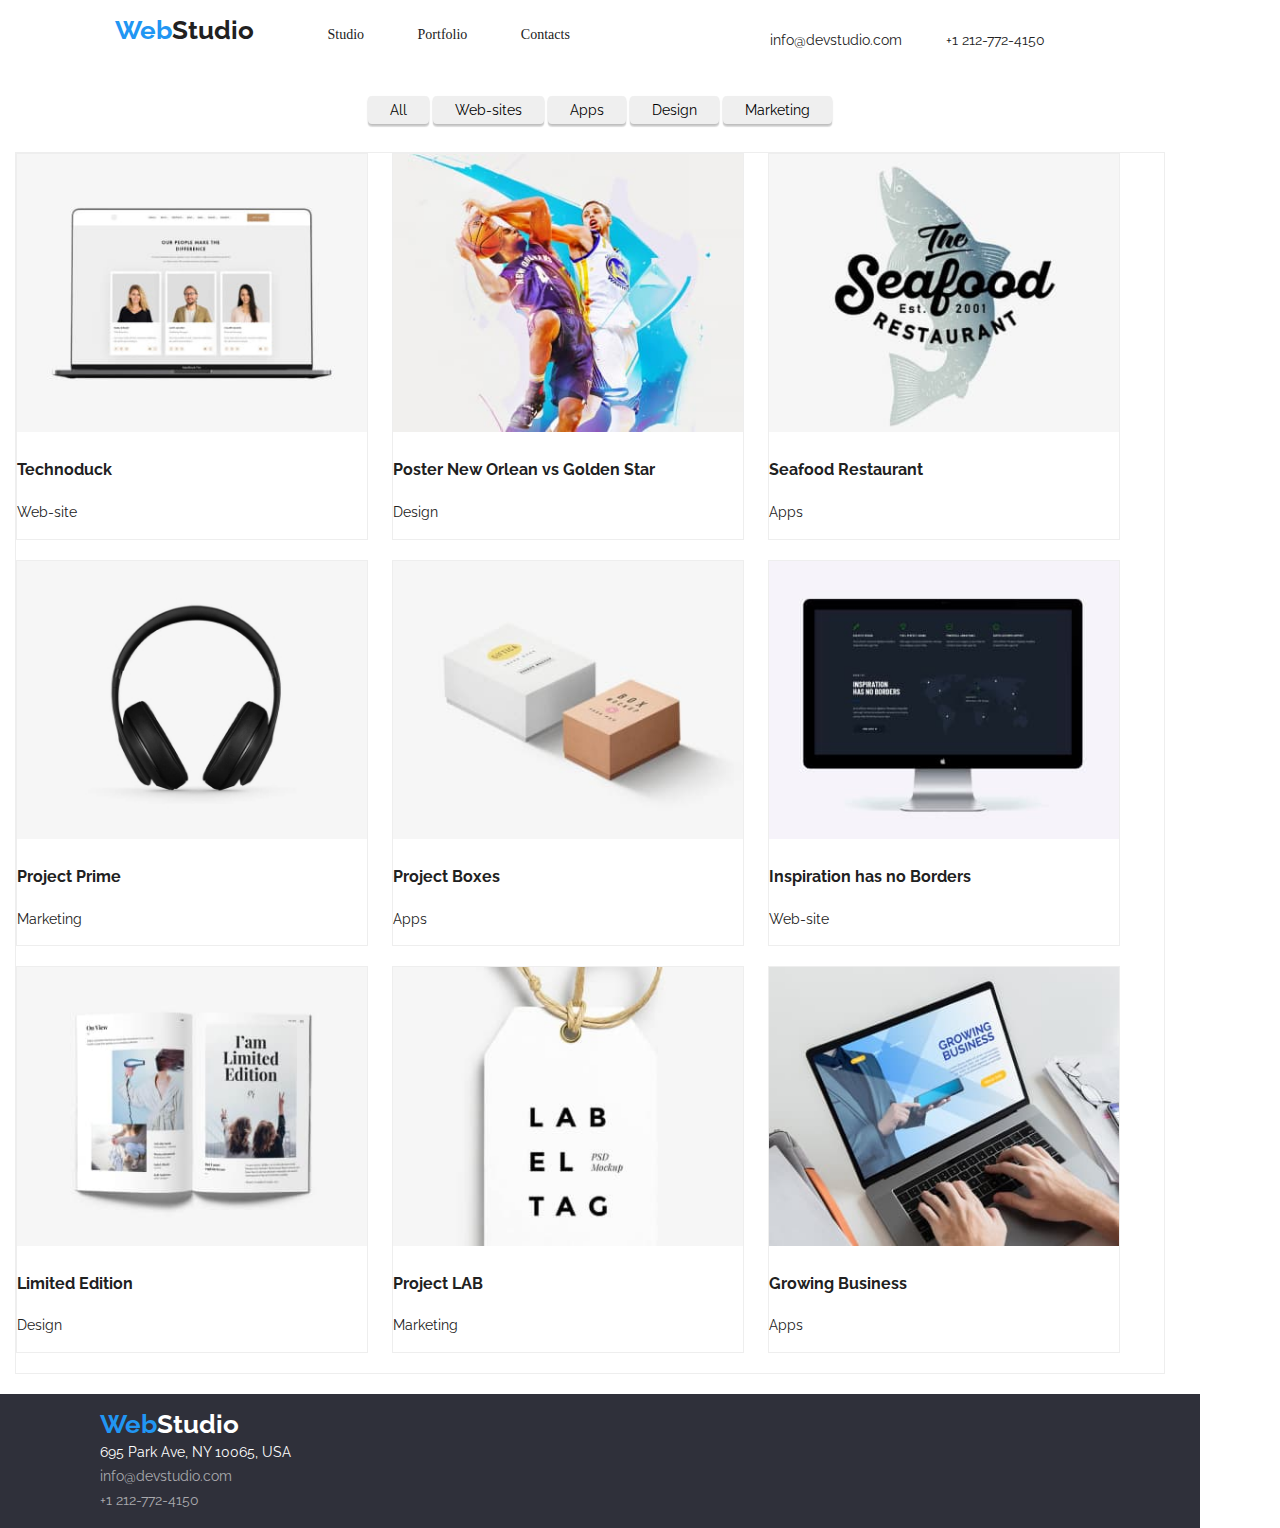
==== portfolio.html @ 9da37820 "Am clonat si am descarcat svg" ====
<!DOCTYPE html>
<html lang="en">
  <head>
    <title>homework3</title>
    <link
      rel="stylesheet"
      href="https://cdnjs.cloudflare.com/ajax/libs/modern-normalize/1.0.0/modern-normalize.min.css"
    />
    <link rel="stylesheet" href="css/style.css" />
    <link rel="preconnect" href="https://fonts.googleapis.com" />
    <link rel="preconnect" href="https://fonts.gstatic.com" crossorigin />
    <link
      href="https://fonts.googleapis.com/css2?family=Raleway:wght@400;500;700;900&display=swap"
      rel="stylesheet"
    />
  </head>

  <body>
    <div class="container">
      <header class="page-header">
        <nav class="main-nav-link">
          <a href="index.html" class="logo link"><span class="logo-highlight">Web</span>Studio</a>
          <ul class="unstyled-list horizontal-list contact-list">
            <li class="menu-item"><a class="main-nav-link link" href="index.html">Studio</a></li>
            <li class="menu-item">
              <a class="main-nav-link link" href="portfolio.html">Portfolio </a>
            </li>
            <li class="menu-item"><a class="main-nav-link link" href="index.html">Contacts</a></li>
          </ul>
        </nav>
        <ul class="unstyled-list horizontal-list contact-list">
          <li class="contact-list-item">
            <a class="contact-nav-link link" href="mailto:info@devstudio.com">info@devstudio.com</a>
          </li>
          <li class="contact-list-item">
            <a class="contact-nav-link link" href="tel:+12127724150">+1 212-772-4150</a>
          </li>
        </ul>
      </header>
    </div>
    <main>
      <div class="product-container">
        <section class="product-button">
          <ul class="unstyled-list horizontal-list">
            <li><button class="page-button" type="button">All</button></li>
            <li><button class="page-button" type="button">Web-sites</button></li>
            <li><button class="page-button" type="button">Apps</button></li>
            <li><button class="page-button" type="button">Design</button></li>
            <li><button class="page-button" type="button">Marketing</button></li>
          </ul>
        </section>
        <section class="product-list-section container">
          <ul class="product-list">
            <li class="product-list">
              <img width="350px" src="images/technoduck.jpg" alt="Technoduck" />
              <h3>Technoduck</h3>
              <p>Web-site</p>
            </li>
            <li class="product-list">
              <img width="350px" src="images/poster.jpg" alt="Poster New Orlean vs Golden Star" />
              <h3>Poster New Orlean vs Golden Star</h3>
              <p>Design</p>
            </li>
            <li class="product-list">
              <img width="350px" src="images/seafood_restaurant.jpg" alt="Seafood Restaurant" />
              <h3>Seafood Restaurant</h3>
              <p>Apps</p>
            </li>
            <li class="product-list">
              <img width="350px" src="images/project_prime.jpg" alt="Project Prime" />
              <h3>Project Prime</h3>
              <p>Marketing</p>
            </li>
            <li class="product-list">
              <img width="350px" src="images/project_boxes.jpg" alt="Project Boxes" />
              <h3>Project Boxes</h3>
              <p>Apps</p>
            </li>
            <li class="product-list">
              <img width="350px" src="images/inspiration.jpg" alt="Inspiration has no Borders" />
              <h3>Inspiration has no Borders</h3>
              <p>Web-site</p>
            </li>
            <li class="product-list">
              <img width="350px" src="images/limited_edition.jpg" alt="Limited Edition" />
              <h3>Limited Edition</h3>
              <p>Design</p>
            </li>
            <li class="product-list">
              <img width="350px" src="images/project_lab.jpg" alt="Project LAB" />
              <h3>Project LAB</h3>
              <p>Marketing</p>
            </li>
            <li class="product-list">
              <img width="350px" src="images/growing_business.jpg" alt="Growing Business" />
              <h3>Growing Business</h3>
              <p>Apps</p>
            </li>
          </ul>
        </section>
      </div>
    </main>
    <footer class="page-footer index-page-footer">
      <a class="link logo logo-footer" href="index.html"
        ><span class="logo-highlight">Web</span>Studio</a
      >
      <address>
        <ul class="unstyled-list">
          <li>
            <a class="link adress-link" href="https://goo.gl/maps/ijt83v16eL8JcMWo8" target="_blank"
              >695 Park Ave, NY 10065, USA</a
            >
          </li>
          <li>
            <a class="link contacts-link" href="mailto:info@devstudio.com">info@devstudio.com</a>
          </li>
          <li>
            <a class="link contacts-link" href="tel:+12127724150">+1 212-772-4150</a>
          </li>
        </ul>
      </address>
    </footer>
  </body>
</html>
---- css/style.css ----
:root {
  --highlight-color: #2196f3;
  --white-color: #ffffff;
  --dark-background: #191c26;
  --subtitle-color: #212121;
  --description-color: #757575;
}

body {
  font-family: 'Roboto', 'Raleway';
  font-style: normal;
  font-weight: 400;
  font-size: 14px;
  line-height: 1.71;
  width: 1200px;
  background: var(--white-color);
  color: var(--subtitle-color);
}
.horizontal-list li,
ul {
  display: inline;
  padding: 0%;
}
.horizontal-list {
  display: inline;
}
.page-button {
  cursor: pointer;
  box-shadow: 0px 3px 1px rgba(0, 0, 0, 0.1), 0px 1px 2px rgba(0, 0, 0, 0.08),
    0px 2px 2px rgba(0, 0, 0, 0.12);
  border-radius: 4px;
  border: none;
  padding: 6px 22px;
}
.logo {
  font-family: 'Raleway';
  font-style: normal;
  font-weight: 700;
  font-size: 26px;
  line-height: 31px;
  letter-spacing: 1.19;
}
.section-title {
  font-weight: 700;
  font-size: 36px;
  line-height: 42px;
  letter-spacing: 1.67;
  text-align: center;
}

.unstyled-list {
  list-style-type: none;
}
.link {
  text-decoration: none;
}
.container {
  margin: 0 auto;
  display: flex;
  flex-direction: column;
  width: 1200px;
  padding: 0px 15px 0px 15px;
}

/*header*/

.contact-list {
  list-style: none;
  margin-left: auto;
}
.menu-item {
  list-style: none;
  margin-right: 50px;
}
.page-header {
  background-color: var(--white-color);
  padding: 15px 100px;
  display: flex;
  margin-left: 0%;
}

.logo {
  font-family: 'Raleway';
  font-style: normal;
  font-weight: 700;
  font-size: 26px;
  line-height: 31px;
  letter-spacing: 1.19;
  color: var(--subtitle-color);
  margin-right: 70px;
}
.logo-highlight {
  color: var(--highlight-color);
}

.main-nav-link {
  color: var(--subtitle-color);
  font-family: 'Roboto';
  font-style: normal;
  font-weight: 500;
  font-size: 14px;
  line-height: 16px;
  letter-spacing: 1.14;
}

.contact-nav-link {
  color: var(--subtitle-color);
  margin-right: 40px;
}
.main-nav-link:hover,
.main-nav-link:active,
.main-nav-link:focus {
  color: var(--highlight-color);
}
.contact-nav-link:hover,
.contact-nav-link:active,
.contact-nav-link:focus {
  color: var(--highlight-color);
}

/*Hero section*/

.hero-container {
  margin: 0 auto;
  background-color: var(--dark-background);
  padding-top: 200px;
  padding-bottom: 280px;
}
.hero-section {
  align-items: center;
}
.hero-section-title {
  text-align: center;
}
.hero-subtitle {
  color: var(--subtitle-color);
}
.hero-title {
  font-family: 'Roboto';
  font-style: normal;
  font-weight: 900;
  font-size: 44px;
  line-height: 60px;
  color: var(--white-color);
  text-align: center;
}
.hero-text {
  color: #9da4bd;
}

.hero-button {
  font-family: 'Roboto';
  font-style: normal;
  font-weight: 700;
  font-size: 16px;
  line-height: 30px;
  display: flex;
  letter-spacing: 1.88;
  background-color: var(--highlight-color);
  color: var(--white-color);
  margin: auto;
}

/*About section*/

.about-section {
  display: flex;
  flex-direction: column;
}
.about-section li {
  margin: 0%;
}
.about-list {
  display: flex;
  margin: 0%;
}
.about-list li {
  margin-right: 30px;
}
.about-items {
  display: flex;
  flex-direction: column;
  padding: 0px;
}
.text-boxes {
  display: flex;
  flex-direction: column;
  width: 265px;
}
.text-boxes :first-child {
  margin-left: ;
}

/*Our team section*/
.photo-footer {
  margin: 0%;
}
.our-team-section {
  background: #f5f4fa;
  display: flex;
  flex-direction: column;
}
.our-team-list {
  display: flex;
  flex-direction: row;
}
.our-team-items {
  margin-right: 30px;
  box-shadow: 0px 2px 1px 0px #00000033;
  box-shadow: 0px 1px 1px 0px #00000024;
  box-shadow: 0px 1px 3px 0px #0000001f;
  background-color: var(--white-color);
}
.our-team-image.no-gap {
  display: block;
}
.our-team-title {
  font-weight: 700px;
  font-size: 36px;
  line-height: 42px;
  letter-spacing: 1.67;
}
.our-team-subtitle {
  font-weight: 500;
  font-size: 16px;
  line-height: 19px;
  letter-spacing: 1.18;
  margin: 0%;
}

.our-team-text {
  font-weight: 400;
  font-size: 16px;
  line-height: 19px;
  letter-spacing: 1.18;
  color: #757575;
}

/*footer section*/

.page-footer {
  background: #2f303a;
  color: var(--white-color);
  padding: 15px 100px;
}
.adress-link {
  color: var(--white-color);
  font-style: normal;
}
.contacts-link {
  color: rgba(255, 255, 255, 0.6);
  font-style: normal;
}

.logo-footer {
  color: var(--white-color);
}

.product-list {
  display: inline-block;
  background: var(--white-color);
  border: 1px solid #eeeeee;
  margin-bottom: 20px;
  margin-right: 20px;
}
.product-button {
  display: flex;
  justify-content: center;
}
.page-button:hover,
.page-button:active,
.page-button:focus {
  background-color: var(--highlight-color);
  color: var(--white-color);
  border: none;
}
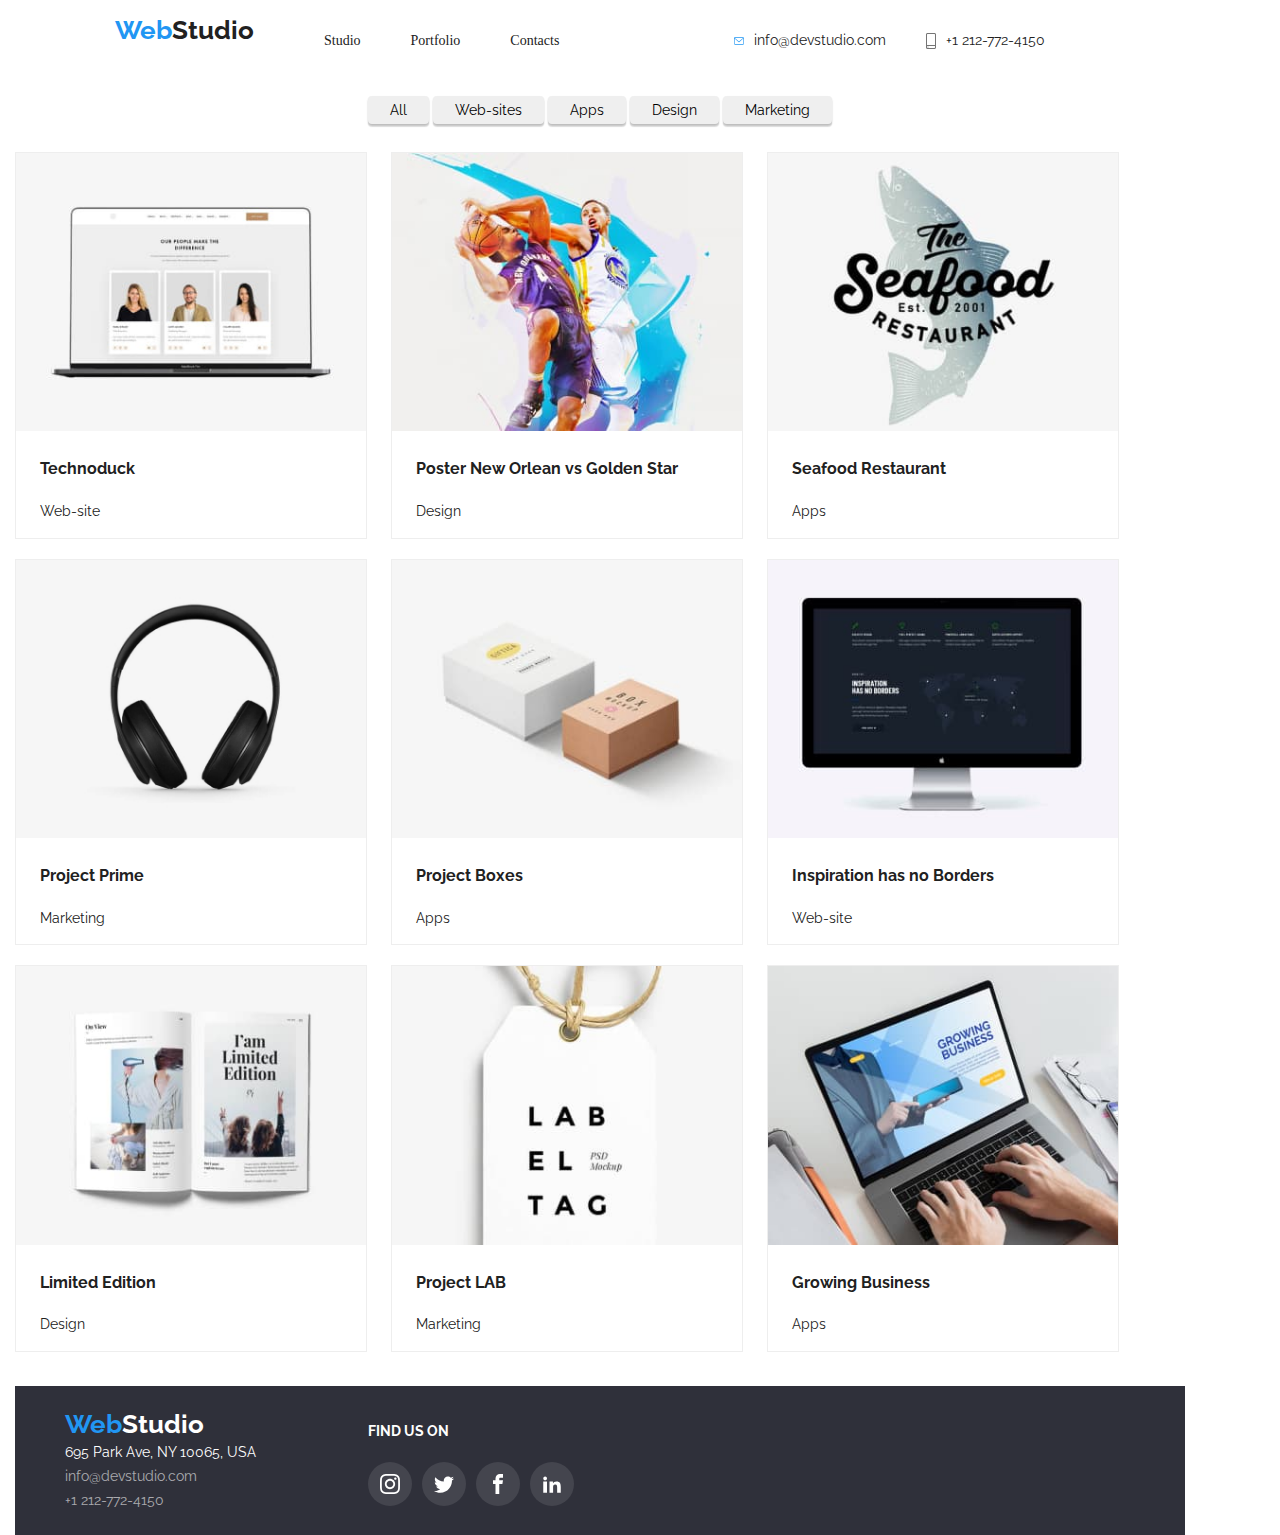
==== commit 131f01d5: "Am lucrat la hw 4" ====
--- a/portfolio.html
+++ b/portfolio.html
@@ -1,7 +1,7 @@
 <!DOCTYPE html>
 <html lang="en">
   <head>
-    <title>homework3</title>
+    <title>homework4</title>
     <link
       rel="stylesheet"
       href="https://cdnjs.cloudflare.com/ajax/libs/modern-normalize/1.0.0/modern-normalize.min.css"
@@ -16,9 +16,9 @@
   </head>
 
   <body>
-    <div class="container">
+    <div class="header-container container">
       <header class="page-header">
-        <nav class="main-nav-link">
+        <nav class="main-nav">
           <a href="index.html" class="logo link"><span class="logo-highlight">Web</span>Studio</a>
           <ul class="unstyled-list horizontal-list contact-list">
             <li class="menu-item"><a class="main-nav-link link" href="index.html">Studio</a></li>
@@ -28,9 +28,23 @@
             <li class="menu-item"><a class="main-nav-link link" href="index.html">Contacts</a></li>
           </ul>
         </nav>
-        <ul class="unstyled-list horizontal-list contact-list">
+        <ul class="contact-list unstyled-list horizontal-list contact-list">
+          <li class="contact-list-item">
+            <div class="header-icon">
+              <svg class="smartphone-icon">
+                <use href="/images/social-icons.svg#icon-envelope"></use>
+              </svg>
+            </div>
+          </li>
           <li class="contact-list-item">
             <a class="contact-nav-link link" href="mailto:info@devstudio.com">info@devstudio.com</a>
+          </li>
+          <li class="contact-list-item">
+            <div class="header-icon">
+              <svg class="smartphone-icon">
+                <use href="/images/social-icons.svg#icon-smartphone"></use>
+              </svg>
+            </div>
           </li>
           <li class="contact-list-item">
             <a class="contact-nav-link link" href="tel:+12127724150">+1 212-772-4150</a>
@@ -51,74 +65,117 @@
         </section>
         <section class="product-list-section container">
           <ul class="product-list">
-            <li class="product-list">
+            <li class="product-list-item">
               <img width="350px" src="images/technoduck.jpg" alt="Technoduck" />
-              <h3>Technoduck</h3>
-              <p>Web-site</p>
+              <h3 class="product-title">Technoduck</h3>
+              <p class="product-description">Web-site</p>
             </li>
-            <li class="product-list">
+            <li class="product-list-item">
               <img width="350px" src="images/poster.jpg" alt="Poster New Orlean vs Golden Star" />
-              <h3>Poster New Orlean vs Golden Star</h3>
-              <p>Design</p>
+              <h3 class="product-title">Poster New Orlean vs Golden Star</h3>
+              <p class="product-description">Design</p>
             </li>
-            <li class="product-list">
+            <li class="product-list-item">
               <img width="350px" src="images/seafood_restaurant.jpg" alt="Seafood Restaurant" />
-              <h3>Seafood Restaurant</h3>
-              <p>Apps</p>
+              <h3 class="product-title">Seafood Restaurant</h3>
+              <p class="product-description">Apps</p>
             </li>
-            <li class="product-list">
+            <li class="product-list-item">
               <img width="350px" src="images/project_prime.jpg" alt="Project Prime" />
-              <h3>Project Prime</h3>
-              <p>Marketing</p>
+              <h3 class="product-title">Project Prime</h3>
+              <p class="product-description">Marketing</p>
             </li>
-            <li class="product-list">
+            <li class="product-list-item">
               <img width="350px" src="images/project_boxes.jpg" alt="Project Boxes" />
-              <h3>Project Boxes</h3>
-              <p>Apps</p>
+              <h3 class="product-title">Project Boxes</h3>
+              <p class="product-description">Apps</p>
             </li>
-            <li class="product-list">
+            <li class="product-list-item">
               <img width="350px" src="images/inspiration.jpg" alt="Inspiration has no Borders" />
-              <h3>Inspiration has no Borders</h3>
-              <p>Web-site</p>
+              <h3 class="product-title">Inspiration has no Borders</h3>
+              <p class="product-description">Web-site</p>
             </li>
-            <li class="product-list">
+            <li class="product-list-item">
               <img width="350px" src="images/limited_edition.jpg" alt="Limited Edition" />
-              <h3>Limited Edition</h3>
-              <p>Design</p>
+              <h3 class="product-title">Limited Edition</h3>
+              <p class="product-description">Design</p>
             </li>
-            <li class="product-list">
+            <li class="product-list-item">
               <img width="350px" src="images/project_lab.jpg" alt="Project LAB" />
-              <h3>Project LAB</h3>
-              <p>Marketing</p>
+              <h3 class="product-title">Project LAB</h3>
+              <p class="product-description">Marketing</p>
             </li>
-            <li class="product-list">
+            <li class="product-list-item">
               <img width="350px" src="images/growing_business.jpg" alt="Growing Business" />
-              <h3>Growing Business</h3>
-              <p>Apps</p>
+              <h3 class="product-title">Growing Business</h3>
+              <p class="product-description">Apps</p>
             </li>
           </ul>
         </section>
       </div>
-    </main>
-    <footer class="page-footer index-page-footer">
-      <a class="link logo logo-footer" href="index.html"
-        ><span class="logo-highlight">Web</span>Studio</a
-      >
-      <address>
-        <ul class="unstyled-list">
-          <li>
-            <a class="link adress-link" href="https://goo.gl/maps/ijt83v16eL8JcMWo8" target="_blank"
-              >695 Park Ave, NY 10065, USA</a
-            >
-          </li>
-          <li>
-            <a class="link contacts-link" href="mailto:info@devstudio.com">info@devstudio.com</a>
-          </li>
-          <li>
-            <a class="link contacts-link" href="tel:+12127724150">+1 212-772-4150</a>
-          </li>
-        </ul>
-      </address>
-    </footer>
+        <div class="footer-container container">
+      <footer class="page-footer index-page-footer">
+        <div class="footer-left">
+        <a class="link logo logo-footer" href="index.html"
+          ><span class="logo-highlight">Web</span>Studio</a
+        >
+        <address class="footer-adress">
+          
+          <ul class="unstyled-list">
+            <li>
+              <a
+                class="link adress-link"
+                href="https://goo.gl/maps/ijt83v16eL8JcMWo8"
+                target="_blank"
+                >695 Park Ave, NY 10065, USA</a
+              >
+            </li>
+            <li>
+              <a class="link contacts-link" href="mailto:info@devstudio.com">info@devstudio.com</a>
+            </li>
+            <li>
+              <a class="link contacts-link" href="tel:+12127724150">+1 212-772-4150</a>
+            </li>
+          </ul>
+          </div>
+          <div class="footer-right">
+            <h4 class="footer-subtitle">FIND US ON</h4>
+             <ul class="unstyled-list social-list">
+                  <li class="social-list-item">
+                    <a href="#" target="_blank" class="footer-social-link">
+                      <svg class="social-icon">
+                        <use href="/images/social-icons.svg#icon-instagram"></use>
+                      </svg>
+                    </a>
+                  </li>
+                  <li class="social-list-item ">
+                    <a href="#" target="_blank" class="footer-social-link">
+                      <svg class="social-icon">
+                        <use href="/images/social-icons.svg#icon-twitter"></use>
+                      </svg>
+                    </a>
+                  </li>
+                  <li class="social-list-item">
+                    <a href="#" target="_blank" class="footer-social-link">
+                      <svg class="social-icon">
+                        <use href="/images/social-icons.svg#icon-facebook"></use>
+                      </svg>
+                    </a>
+                  </li>
+                  <li class="social-list-item">
+                    <a href="#" target="_blank" class="footer-social-link">
+                      <svg class="social-icon">
+                        <use href="/images/social-icons.svg#icon-linkedin"></use>
+                      </svg>
+                    </a>
+                  </li>
+                </ul>
+              </div>
+            </li>
+          </ul>
+          </div>
+        </address>
+      </footer>
+    </div>
   </body>
 </html>
--- a/css/style.css
+++ b/css/style.css
@@ -4,6 +4,8 @@
   --dark-background: #191c26;
   --subtitle-color: #212121;
   --description-color: #757575;
+  --icon-color: #afb1b8;
+  --icon-backround: #e5e5e5;
 }
 
 body {
@@ -67,10 +69,15 @@
 .contact-list {
   list-style: none;
   margin-left: auto;
+  align-items: center;
 }
 .menu-item {
   list-style: none;
   margin-right: 50px;
+}
+.header-icon {
+  justify-content: center;
+  display: flex;
 }
 .page-header {
   background-color: var(--white-color);
@@ -92,7 +99,9 @@
 .logo-highlight {
   color: var(--highlight-color);
 }
-
+.main-nav {
+  display: flex;
+}
 .main-nav-link {
   color: var(--subtitle-color);
   font-family: 'Roboto';
@@ -172,23 +181,26 @@
 }
 .about-list {
   display: flex;
-  margin: 0%;
-}
-.about-list li {
-  margin-right: 30px;
+  justify-content: space-evenly;
+}
+
+.about-text {
+  font-size: 14px;
+  line-height: 1.71;
+  letter-spacing: 0.03em;
 }
 .about-items {
   display: flex;
   flex-direction: column;
   padding: 0px;
+  width: 280px;
+}
+.about-items:first-child {
 }
 .text-boxes {
-  display: flex;
-  flex-direction: column;
-  width: 265px;
+  margin-left: 17px;
 }
 .text-boxes :first-child {
-  margin-left: ;
 }
 
 /*Our team section*/
@@ -203,6 +215,7 @@
 .our-team-list {
   display: flex;
   flex-direction: row;
+  justify-content: space-around;
 }
 .our-team-items {
   margin-right: 30px;
@@ -212,13 +225,96 @@
   background-color: var(--white-color);
 }
 .our-team-image.no-gap {
+  display: flex;
+}
+.social-list {
+  display: flex;
+  justify-content: center;
+  gap: 10px;
+}
+.antenna-icon {
+  width: 65px;
+  height: 70px;
+
+  background-color: var(--icon-backround);
+}
+.clock-icon {
+  width: 67px;
+  height: 70px;
+
+  background-color: var(--icon-backround);
+}
+.diagram-icon {
+  width: 70px;
+  height: 54px;
+
+  background-color: var(--icon-backround);
+}
+.astronaut-icon {
+  width: 70px;
+  height: 70px;
+  background-color: var(--icon-backround);
+}
+/*
+.antenna-icon.clock-icon.diagram-icon.astronaut-icon:hover,
+.antenna-icon.clock-icon.diagram-icon.astronaut-icon:active,
+.antenna-icon.clock-icon.diagram-icon.astronaut-icon:focus {
+  color: var(--highlight-color);
+}*/
+
+.background-icon {
+  background-color: var(--icon-backround);
+  justify-content: center;
+  align-items: center;
+  display: flex;
+  height: 120px;
+  margin-top: 94px;
+}
+.social-icon {
+  width: 20px;
+  height: 20px;
+  fill: currentColor;
   display: block;
 }
+.smartphone-icon {
+  width: 10px;
+  height: 16px;
+  margin-right: 10px;
+  align-items: center;
+}
+.envelope-icon {
+  width: 16px;
+  height: 12px;
+  margin-right: 10px;
+  align-items: center;
+}
+.header-icon {
+}
+.social-link:hover,
+.social-link:active,
+.social-link:focus {
+  background-color: var(--highlight-color);
+  color: var(--white-color);
+}
+.social-link {
+  width: 44px;
+  height: 44px;
+  display: flex;
+  justify-content: center;
+  align-items: center;
+  color: var(--icon-color);
+  background-color: var(--white-color);
+  border-radius: 50%;
+}
+
 .our-team-title {
   font-weight: 700px;
   font-size: 36px;
   line-height: 42px;
   letter-spacing: 1.67;
+  display: flex;
+  justify-content: center;
+  align-items: center;
 }
 .our-team-subtitle {
   font-weight: 500;
@@ -226,6 +322,9 @@
   line-height: 19px;
   letter-spacing: 1.18;
   margin: 0%;
+  justify-content: center;
+  align-items: center;
+  display: flex;
 }
 
 .our-team-text {
@@ -234,14 +333,51 @@
   line-height: 19px;
   letter-spacing: 1.18;
   color: #757575;
+  display: flex;
+  justify-content: center;
+  align-items: center;
+}
+
+/*Regular customer section*/
+.customer-section {
+  width: 1170px;
+  padding: 0px 15px;
+  margin: 0%;
+}
+.customer-list {
+  display: flex;
+  flex-direction: row;
+  justify-content: space-evenly;
+}
+.customer-icon {
+  width: 106px;
+  height: 60px;
+}
+.customer-icon:hover,
+.customer-icon:active,
+.customer-icon:focus {
+  color: var(--highlight-color);
+}
+
+.customer-item {
+  border: solid;
+  border: 1px solid #afb1b8;
+  border-radius: 4px;
+  padding: 16px 32px;
 }
 
 /*footer section*/
-
+.footer-container {
+  display: flex;
+  flex-direction: column;
+}
 .page-footer {
   background: #2f303a;
   color: var(--white-color);
-  padding: 15px 100px;
+  padding: 15px 50px;
+  display: flex;
+  flex-direction: row;
+  align-items: center;
 }
 .adress-link {
   color: var(--white-color);
@@ -251,21 +387,70 @@
   color: rgba(255, 255, 255, 0.6);
   font-style: normal;
 }
+.contact-list {
+  display: flex;
+}
 
 .logo-footer {
   color: var(--white-color);
 }
-
-.product-list {
+.footer-container{
+  
+}
+.footer-social-link {
+  background-color;
+width: 44px;
+  height: 44px;
+  display: flex;
+  justify-content: center;
+  align-items: center;
+  color: var(--white-color);
+  background-color: rgba(255, 255, 255, 0.1);
+  border-radius: 50%;}
+
+.footer-social-link:hover,
+.footer-socialsocial-link:active,
+.footer-socialsocial-link:focus {
+  background-color: var(--highlight-color);
+  color: var(--white-color);}
+
+  .social-list-item{
+       
+  }
+  .footer-left{
+    margin-right: 94px;
+  }
+
+.footer-adress{
+text-decoration: none;
+font-style: normal;
+}
+
+.product-list-item {
   display: inline-block;
   background: var(--white-color);
   border: 1px solid #eeeeee;
   margin-bottom: 20px;
   margin-right: 20px;
+  cursor: pointer;
+}
+.product-list-item:hover,
+.product-list-item:active,
+.product-list-item:focus {
+  background: #ffffff;
+  border: 1px solid #eeeeee;
+  box-shadow: 0px 1px 1px rgba(0, 0, 0, 0.12), 0px 4px 4px rgba(0, 0, 0, 0.06),
+    1px 4px 6px rgba(0, 0, 0, 0.16);
 }
 .product-button {
   display: flex;
   justify-content: center;
+}
+.product-title {
+  margin-left: 24px;
+}
+.product-description {
+  margin-left: 24px;
 }
 .page-button:hover,
 .page-button:active,
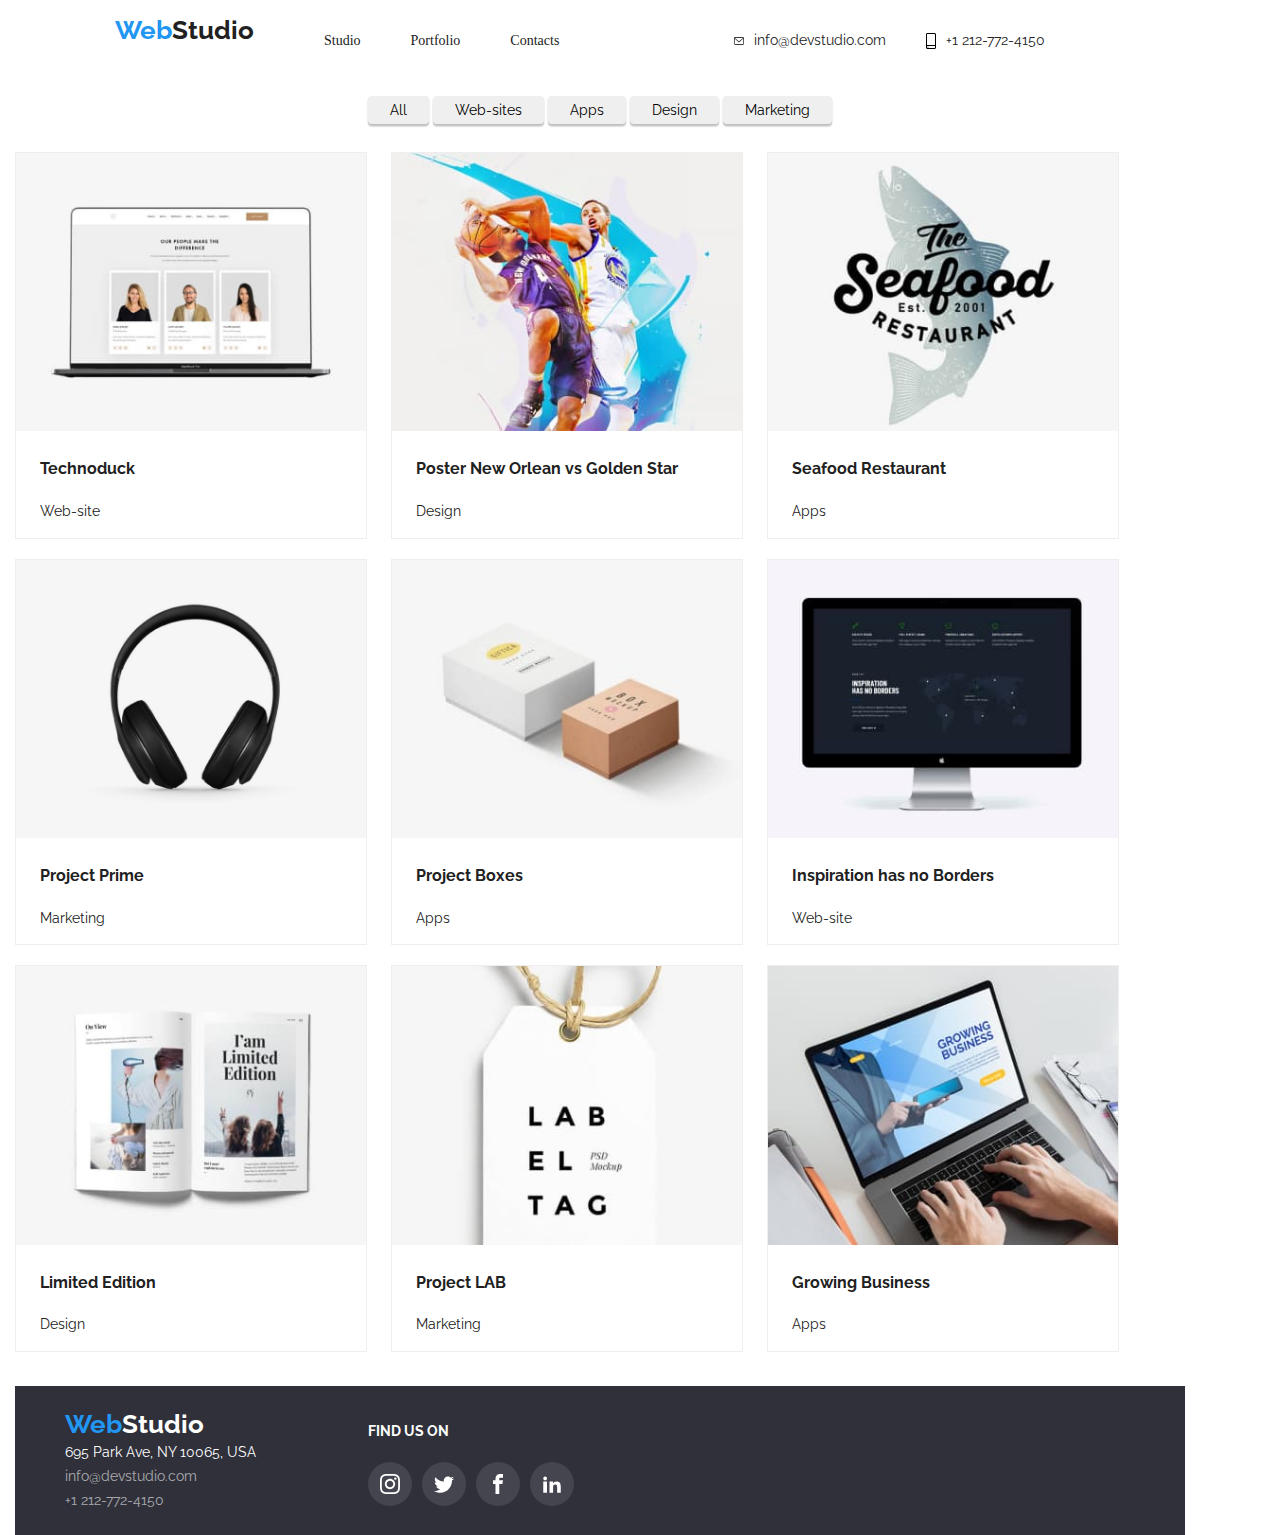
==== commit 2cd7ba9c: "svg fill + source" ====
--- a/portfolio.html
+++ b/portfolio.html
@@ -32,7 +32,7 @@
           <li class="contact-list-item">
             <div class="header-icon">
               <svg class="smartphone-icon">
-                <use href="/images/social-icons.svg#icon-envelope"></use>
+                <use href="images/social-icons.svg#icon-envelope"></use>
               </svg>
             </div>
           </li>
@@ -42,7 +42,7 @@
           <li class="contact-list-item">
             <div class="header-icon">
               <svg class="smartphone-icon">
-                <use href="/images/social-icons.svg#icon-smartphone"></use>
+                <use href="images/social-icons.svg#icon-smartphone"></use>
               </svg>
             </div>
           </li>
@@ -144,28 +144,28 @@
                   <li class="social-list-item">
                     <a href="#" target="_blank" class="footer-social-link">
                       <svg class="social-icon">
-                        <use href="/images/social-icons.svg#icon-instagram"></use>
+                        <use href="images/social-icons.svg#icon-instagram"></use>
                       </svg>
                     </a>
                   </li>
                   <li class="social-list-item ">
                     <a href="#" target="_blank" class="footer-social-link">
                       <svg class="social-icon">
-                        <use href="/images/social-icons.svg#icon-twitter"></use>
+                        <use href="images/social-icons.svg#icon-twitter"></use>
                       </svg>
                     </a>
                   </li>
                   <li class="social-list-item">
                     <a href="#" target="_blank" class="footer-social-link">
                       <svg class="social-icon">
-                        <use href="/images/social-icons.svg#icon-facebook"></use>
+                        <use href="images/social-icons.svg#icon-facebook"></use>
                       </svg>
                     </a>
                   </li>
                   <li class="social-list-item">
                     <a href="#" target="_blank" class="footer-social-link">
                       <svg class="social-icon">
-                        <use href="/images/social-icons.svg#icon-linkedin"></use>
+                        <use href="images/social-icons.svg#icon-linkedin"></use>
                       </svg>
                     </a>
                   </li>
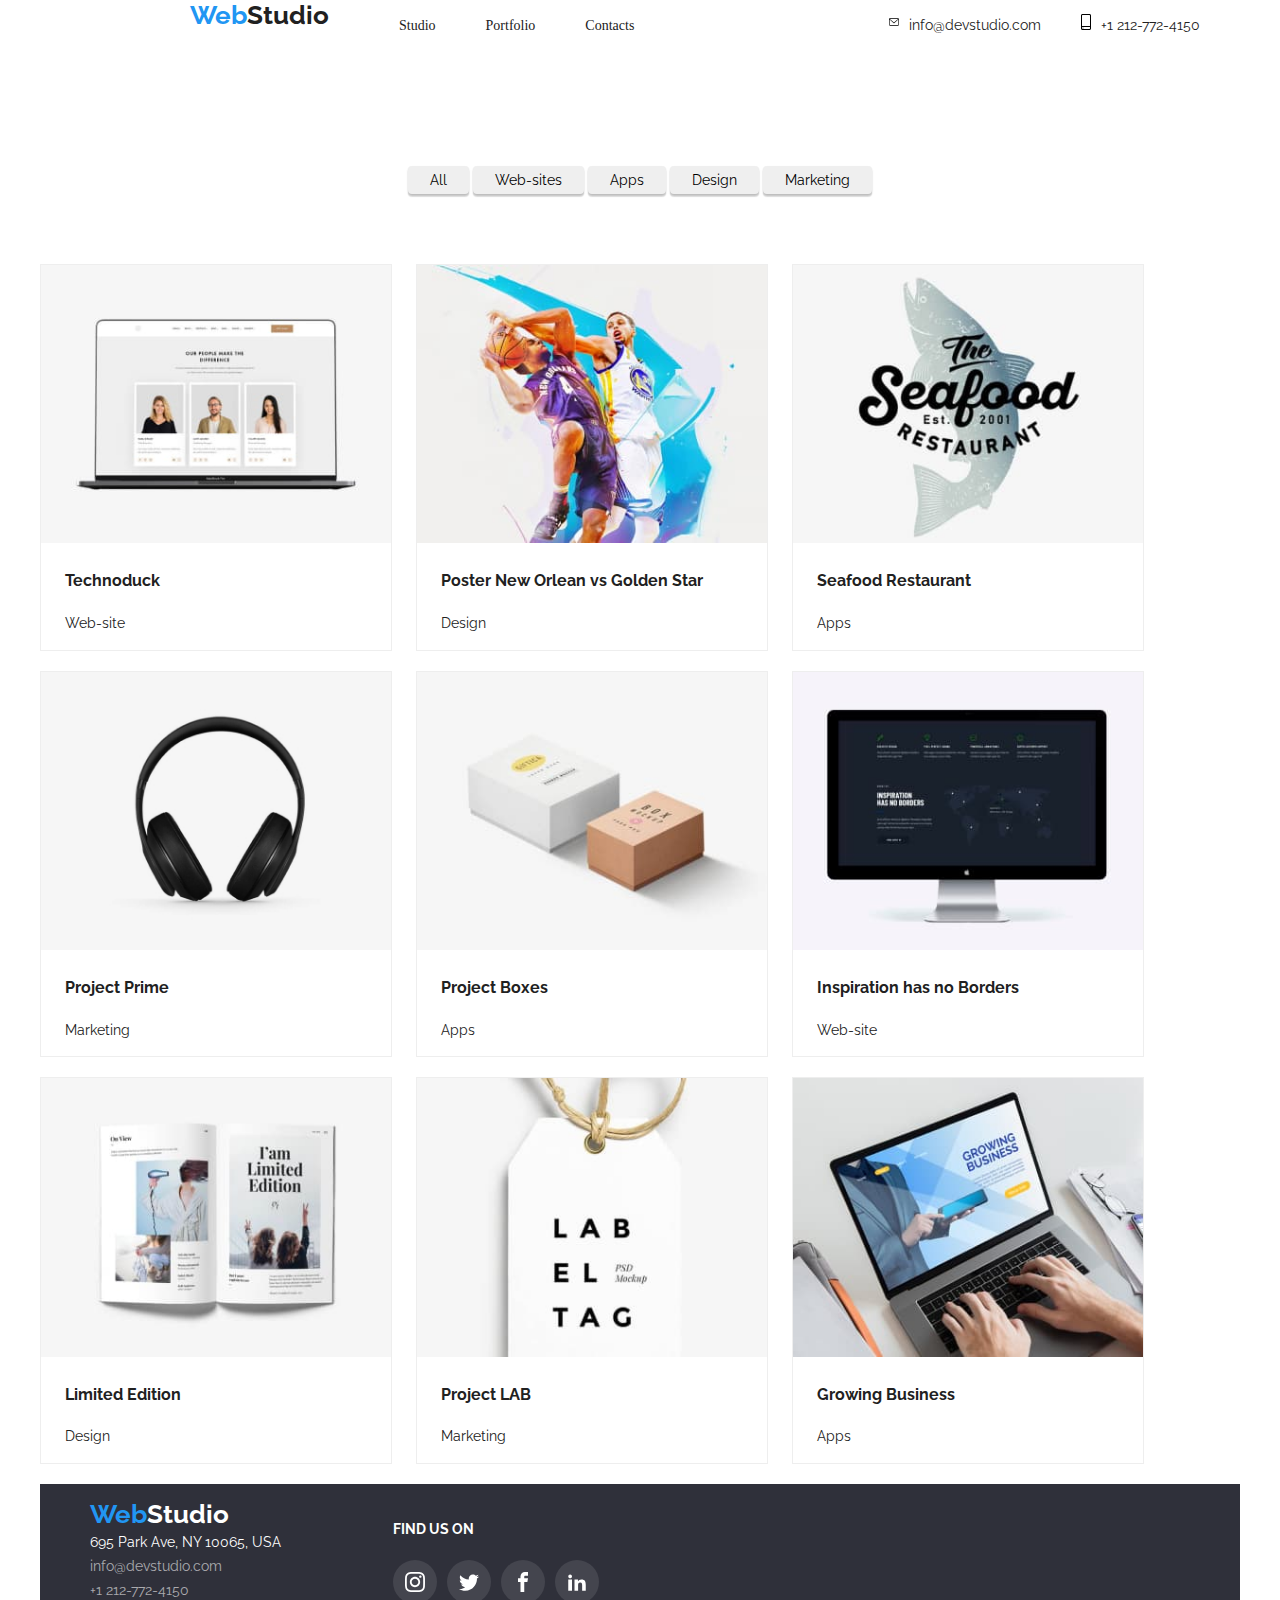
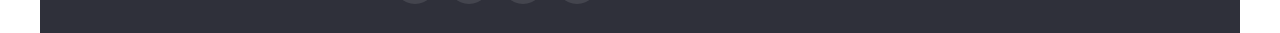
==== commit cdf0fd72: "final hw 4" ====
--- a/portfolio.html
+++ b/portfolio.html
@@ -16,9 +16,9 @@
   </head>
 
   <body>
-    <div class="header-container container">
-      <header class="page-header">
-        <nav class="main-nav">
+    <header class="page-header">
+      <nav class="main-nav"> 
+        <div class="header-left">
           <a href="index.html" class="logo link"><span class="logo-highlight">Web</span>Studio</a>
           <ul class="unstyled-list horizontal-list contact-list">
             <li class="menu-item"><a class="main-nav-link link" href="index.html">Studio</a></li>
@@ -27,34 +27,36 @@
             </li>
             <li class="menu-item"><a class="main-nav-link link" href="index.html">Contacts</a></li>
           </ul>
-        </nav>
-        <ul class="contact-list unstyled-list horizontal-list contact-list">
-          <li class="contact-list-item">
-            <div class="header-icon">
-              <svg class="smartphone-icon">
-                <use href="images/social-icons.svg#icon-envelope"></use>
-              </svg>
-            </div>
-          </li>
-          <li class="contact-list-item">
-            <a class="contact-nav-link link" href="mailto:info@devstudio.com">info@devstudio.com</a>
-          </li>
-          <li class="contact-list-item">
-            <div class="header-icon">
-              <svg class="smartphone-icon">
-                <use href="images/social-icons.svg#icon-smartphone"></use>
-              </svg>
-            </div>
-          </li>
-          <li class="contact-list-item">
-            <a class="contact-nav-link link" href="tel:+12127724150">+1 212-772-4150</a>
-          </li>
-        </ul>
-      </header>
-    </div>
+        </div>
+        <div class="header-right">
+          <ul class="contact-list unstyled-list horizontal-list contact-list">
+            <li class="contact-list-item">
+              <div class="header-icon">
+                <svg class="smartphone-icon">
+                  <use href="../images/social-icons.svg#icon-envelope"></use>
+                </svg>
+              </div>
+            </li>
+            <li class="contact-list-item">
+              <a class="contact-nav-link link" href="mailto:info@devstudio.com">info@devstudio.com</a>
+            </li>
+            <li class="contact-list-item">
+              <div class="header-icon">
+                <svg class="smartphone-icon">
+                  <use href="../images/social-icons.svg#icon-smartphone"></use>
+                </svg>
+              </div>
+            </li>
+            <li class="contact-list-item">
+              <a class="contact-nav-link link" href="tel:+12127724150">+1 212-772-4150</a>
+            </li>
+          </ul>
+        </div>  
+      </nav> 
+    </header>
     <main>
-      <div class="product-container">
-        <section class="product-button">
+      <section class="product-section">
+        <div class="product-button">
           <ul class="unstyled-list horizontal-list">
             <li><button class="page-button" type="button">All</button></li>
             <li><button class="page-button" type="button">Web-sites</button></li>
@@ -62,8 +64,8 @@
             <li><button class="page-button" type="button">Design</button></li>
             <li><button class="page-button" type="button">Marketing</button></li>
           </ul>
-        </section>
-        <section class="product-list-section container">
+        </div> 
+        <div class="product-box"></div>  
           <ul class="product-list">
             <li class="product-list-item">
               <img width="350px" src="images/technoduck.jpg" alt="Technoduck" />
@@ -111,71 +113,55 @@
               <p class="product-description">Apps</p>
             </li>
           </ul>
-        </section>
-      </div>
-        <div class="footer-container container">
-      <footer class="page-footer index-page-footer">
-        <div class="footer-left">
-        <a class="link logo logo-footer" href="index.html"
-          ><span class="logo-highlight">Web</span>Studio</a
-        >
-        <address class="footer-adress">
-          
-          <ul class="unstyled-list">
-            <li>
-              <a
-                class="link adress-link"
-                href="https://goo.gl/maps/ijt83v16eL8JcMWo8"
-                target="_blank"
-                >695 Park Ave, NY 10065, USA</a
-              >
-            </li>
-            <li>
-              <a class="link contacts-link" href="mailto:info@devstudio.com">info@devstudio.com</a>
-            </li>
-            <li>
-              <a class="link contacts-link" href="tel:+12127724150">+1 212-772-4150</a>
-            </li>
-          </ul>
+        </div>    
+      </section>
+    </main>
+
+    <footer class="page-footer index-page-footer">
+      <address class="footer-adress">
+        <div class="footer-box">
+          <div class="footer-left">
+            <a class="link logo logo-footer" href="index.html"
+              ><span class="logo-highlight">Web</span>Studio</a>
+              <ul class="unstyled-list">
+                <li>
+                  <a class="link adress-link" href="https://goo.gl/maps/ijt83v16eL8JcMWo8" target="_blank">695 Park Ave, NY 10065, USA</a>
+                </li>
+                <li>
+                  <a class="link contacts-link" href="mailto:info@devstudio.com">info@devstudio.com</a>
+                </li>
+                <li>
+                  <a class="link contacts-link" href="tel:+12127724150">+1 212-772-4150</a>
+                </li>
+              </ul>
           </div>
           <div class="footer-right">
             <h4 class="footer-subtitle">FIND US ON</h4>
-             <ul class="unstyled-list social-list">
-                  <li class="social-list-item">
-                    <a href="#" target="_blank" class="footer-social-link">
-                      <svg class="social-icon">
-                        <use href="images/social-icons.svg#icon-instagram"></use>
-                      </svg>
-                    </a>
-                  </li>
-                  <li class="social-list-item ">
-                    <a href="#" target="_blank" class="footer-social-link">
-                      <svg class="social-icon">
-                        <use href="images/social-icons.svg#icon-twitter"></use>
-                      </svg>
-                    </a>
-                  </li>
-                  <li class="social-list-item">
-                    <a href="#" target="_blank" class="footer-social-link">
-                      <svg class="social-icon">
-                        <use href="images/social-icons.svg#icon-facebook"></use>
-                      </svg>
-                    </a>
-                  </li>
-                  <li class="social-list-item">
-                    <a href="#" target="_blank" class="footer-social-link">
-                      <svg class="social-icon">
-                        <use href="images/social-icons.svg#icon-linkedin"></use>
-                      </svg>
-                    </a>
-                  </li>
-                </ul>
-              </div>
-            </li>
-          </ul>
-          </div>
-        </address>
-      </footer>
-    </div>
+            <ul class="unstyled-list social-list">
+              <li class="social-list-item">
+                <a href="#" target="_blank" class="footer-social-link">
+                  <svg class="social-icon"><use href="../images/social-icons.svg#icon-instagram"></use></svg>
+                </a>
+              </li>
+              <li class="social-list-item ">
+                <a href="#" target="_blank" class="footer-social-link">
+                  <svg class="social-icon"><use href="../images/social-icons.svg#icon-twitter"></use></svg>
+                </a>
+              </li>
+              <li class="social-list-item">
+                <a href="#" target="_blank" class="footer-social-link">
+                  <svg class="social-icon"><use href="../images/social-icons.svg#icon-facebook"></use></svg>
+                </a>
+              </li>
+              <li class="social-list-item">
+                <a href="#" target="_blank" class="footer-social-link">
+                    <svg class="social-icon"><use href="../images/social-icons.svg#icon-linkedin"></use></svg>
+                </a>
+              </li>
+            </ul>
+          </div>  
+        </div>  
+      </address>
+    </footer>
   </body>
 </html>
--- a/css/style.css
+++ b/css/style.css
@@ -14,10 +14,10 @@
   font-weight: 400;
   font-size: 14px;
   line-height: 1.71;
-  width: 1200px;
   background: var(--white-color);
   color: var(--subtitle-color);
 }
+
 .horizontal-list li,
 ul {
   display: inline;
@@ -56,21 +56,8 @@
 .link {
   text-decoration: none;
 }
-.container {
-  margin: 0 auto;
-  display: flex;
-  flex-direction: column;
-  width: 1200px;
-  padding: 0px 15px 0px 15px;
-}
-
 /*header*/
 
-.contact-list {
-  list-style: none;
-  margin-left: auto;
-  align-items: center;
-}
 .menu-item {
   list-style: none;
   margin-right: 50px;
@@ -81,11 +68,19 @@
 }
 .page-header {
   background-color: var(--white-color);
-  padding: 15px 100px;
-  display: flex;
-  margin-left: 0%;
-}
-
+  display: flex;
+  width: 1200px;
+  margin: 0 auto;
+  }
+.header-left{
+ display: flex;
+ flex-direction: row;
+ width: 50%;
+ padding-left: 150px;
+}
+.header-right{
+  width: 50%;
+}
 .logo {
   font-family: 'Raleway';
   font-style: normal;
@@ -101,6 +96,10 @@
 }
 .main-nav {
   display: flex;
+  width: 100%;
+}
+.main-contact{
+  margin: 0 auto;
 }
 .main-nav-link {
   color: var(--subtitle-color);
@@ -111,7 +110,10 @@
   line-height: 16px;
   letter-spacing: 1.14;
 }
-
+.contact-list {
+  list-style: none;
+justify-content: flex-end;
+}
 .contact-nav-link {
   color: var(--subtitle-color);
   margin-right: 40px;
@@ -129,11 +131,16 @@
 
 /*Hero section*/
 
-.hero-container {
+.hero-box {
   margin: 0 auto;
   background-color: var(--dark-background);
+  height: 600px;
   padding-top: 200px;
   padding-bottom: 280px;
+  background-image: url('../images/slider.png');
+  background-repeat: no-repeat;
+   width: 1200px;
+  margin: 0 auto;
 }
 .hero-section {
   align-items: center;
@@ -168,6 +175,7 @@
   background-color: var(--highlight-color);
   color: var(--white-color);
   margin: auto;
+  border: none;
 }
 
 /*About section*/
@@ -175,6 +183,11 @@
 .about-section {
   display: flex;
   flex-direction: column;
+  margin: 0 auto;
+}
+.about-section-box{
+   width: 1200px;
+  margin: 0 auto;
 }
 .about-section li {
   margin: 0%;
@@ -182,6 +195,7 @@
 .about-list {
   display: flex;
   justify-content: space-evenly;
+  list-style-type: none;
 }
 
 .about-text {
@@ -190,7 +204,6 @@
   letter-spacing: 0.03em;
 }
 .about-items {
-  display: flex;
   flex-direction: column;
   padding: 0px;
   width: 280px;
@@ -204,25 +217,36 @@
 }
 
 /*Our team section*/
+.our-team-box {
+  margin: 0 auto;
+  display: flex;
+  flex-direction: column;
+  padding: 0px 15px 0px 15px;
+   width: 1200px;
+  margin: 0 auto;
+}
 .photo-footer {
   margin: 0%;
 }
-.our-team-section {
-  background: #f5f4fa;
+.our-team-section {  
   display: flex;
   flex-direction: column;
 }
+.our-team-box{
+background-color: #f5f4fa;
+}
 .our-team-list {
   display: flex;
   flex-direction: row;
-  justify-content: space-around;
+  gap: 30px;
+  justify-content: space-evenly;
 }
 .our-team-items {
-  margin-right: 30px;
   box-shadow: 0px 2px 1px 0px #00000033;
   box-shadow: 0px 1px 1px 0px #00000024;
   box-shadow: 0px 1px 3px 0px #0000001f;
   background-color: var(--white-color);
+  border-radius: 0px 0px 4px 4px
 }
 .our-team-image.no-gap {
   display: flex;
@@ -235,7 +259,6 @@
 .antenna-icon {
   width: 65px;
   height: 70px;
-
   background-color: var(--icon-backround);
 }
 .clock-icon {
@@ -288,8 +311,7 @@
   margin-right: 10px;
   align-items: center;
 }
-.header-icon {
-}
+
 .social-link:hover,
 .social-link:active,
 .social-link:focus {
@@ -340,9 +362,12 @@
 
 /*Regular customer section*/
 .customer-section {
-  width: 1170px;
-  padding: 0px 15px;
+  padding: 94px 15px;
   margin: 0%;
+}
+.customer-box{
+   width: 1200px;
+  margin: 0 auto;
 }
 .customer-list {
   display: flex;
@@ -367,17 +392,18 @@
 }
 
 /*footer section*/
-.footer-container {
-  display: flex;
-  flex-direction: column;
+.footer-box {
+display: flex;
+flex-direction: row;
+ 
 }
 .page-footer {
   background: #2f303a;
   color: var(--white-color);
   padding: 15px 50px;
-  display: flex;
-  flex-direction: row;
-  align-items: center;
+  align-items: center;
+  width: 1200px;
+  margin: 0 auto;
 }
 .adress-link {
   color: var(--white-color);
@@ -394,7 +420,7 @@
 .logo-footer {
   color: var(--white-color);
 }
-.footer-container{
+.footer-box{
   
 }
 .footer-social-link {
@@ -425,7 +451,10 @@
 text-decoration: none;
 font-style: normal;
 }
-
+.product-section{
+   width: 1200px;
+  margin: 0 auto;
+}
 .product-list-item {
   display: inline-block;
   background: var(--white-color);
@@ -445,6 +474,8 @@
 .product-button {
   display: flex;
   justify-content: center;
+  padding-top: 100px;
+  padding-bottom: 56px;
 }
 .product-title {
   margin-left: 24px;
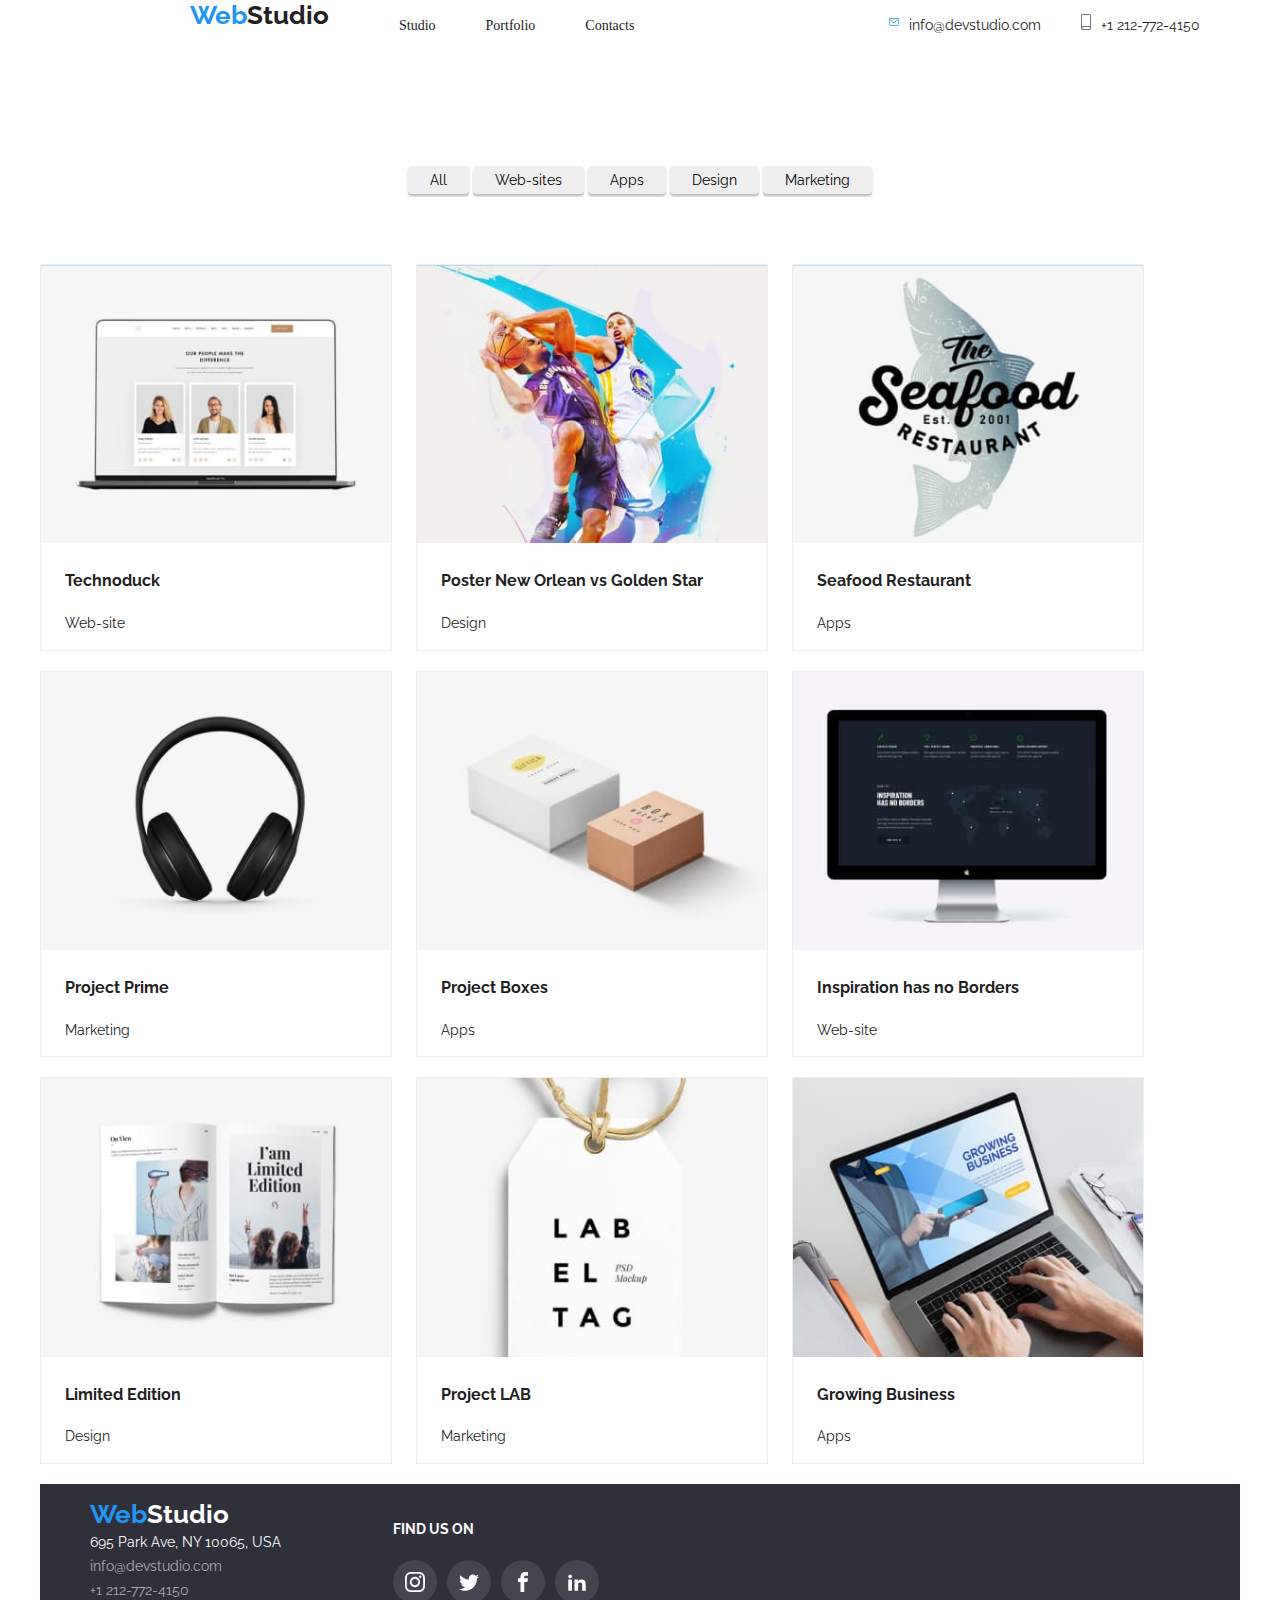
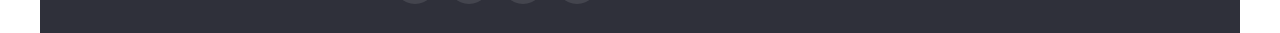
==== commit 1e0f8d94: "modal+overlay" ====
--- a/portfolio.html
+++ b/portfolio.html
@@ -14,7 +14,6 @@
       rel="stylesheet"
     />
   </head>
-
   <body>
     <header class="page-header">
       <nav class="main-nav"> 
@@ -65,52 +64,96 @@
             <li><button class="page-button" type="button">Marketing</button></li>
           </ul>
         </div> 
-        <div class="product-box"></div>  
           <ul class="product-list">
             <li class="product-list-item">
-              <img width="350px" src="images/technoduck.jpg" alt="Technoduck" />
-              <h3 class="product-title">Technoduck</h3>
-              <p class="product-description">Web-site</p>
-            </li>
-            <li class="product-list-item">
-              <img width="350px" src="images/poster.jpg" alt="Poster New Orlean vs Golden Star" />
-              <h3 class="product-title">Poster New Orlean vs Golden Star</h3>
-              <p class="product-description">Design</p>
-            </li>
-            <li class="product-list-item">
-              <img width="350px" src="images/seafood_restaurant.jpg" alt="Seafood Restaurant" />
-              <h3 class="product-title">Seafood Restaurant</h3>
-              <p class="product-description">Apps</p>
-            </li>
-            <li class="product-list-item">
-              <img width="350px" src="images/project_prime.jpg" alt="Project Prime" />
-              <h3 class="product-title">Project Prime</h3>
-              <p class="product-description">Marketing</p>
-            </li>
-            <li class="product-list-item">
-              <img width="350px" src="images/project_boxes.jpg" alt="Project Boxes" />
-              <h3 class="product-title">Project Boxes</h3>
-              <p class="product-description">Apps</p>
-            </li>
-            <li class="product-list-item">
-              <img width="350px" src="images/inspiration.jpg" alt="Inspiration has no Borders" />
-              <h3 class="product-title">Inspiration has no Borders</h3>
-              <p class="product-description">Web-site</p>
-            </li>
-            <li class="product-list-item">
-              <img width="350px" src="images/limited_edition.jpg" alt="Limited Edition" />
-              <h3 class="product-title">Limited Edition</h3>
-              <p class="product-description">Design</p>
-            </li>
-            <li class="product-list-item">
-              <img width="350px" src="images/project_lab.jpg" alt="Project LAB" />
-              <h3 class="product-title">Project LAB</h3>
-              <p class="product-description">Marketing</p>
-            </li>
-            <li class="product-list-item">
-              <img width="350px" src="images/growing_business.jpg" alt="Growing Business" />
-              <h3 class="product-title">Growing Business</h3>
-              <p class="product-description">Apps</p>
+              <div class="product-box">
+                <div class="overlay">
+                  <p class="overlay-text">Technoduck is a state-of-the-art coronavirus distribution platform. Companies use this platform for digital espionage and attacks on competitors' secure servers.</p>
+                </div>
+                  <img width="350px" src="images/technoduck.jpg" alt="Technoduck" />
+                  <h3 class="product-title">Technoduck</h3>
+                  <p class="product-description">Web-site</p>
+              </div>
+            </li>
+            <li class="product-list-item">
+              <div class="product-box">
+                <div class="overlay">
+                  <p class="overlay-text">Technoduck is a state-of-the-art coronavirus distribution platform. Companies use this platform for digital espionage and attacks on competitors' secure servers.</p>
+                </div>
+                <img width="350px" src="images/poster.jpg" alt="Poster New Orlean vs Golden Star" />
+                <h3 class="product-title">Poster New Orlean vs Golden Star</h3>
+                <p class="product-description">Design</p>
+              </div>
+            </li>
+            <li class="product-list-item">
+              <div class="product-box">
+                <div class="overlay">
+                  <p class="overlay-text">Technoduck is a state-of-the-art coronavirus distribution platform. Companies use this platform for digital espionage and attacks on competitors' secure servers.</p>
+                </div>
+                <img width="350px" src="images/seafood_restaurant.jpg" alt="Seafood Restaurant" />
+                <h3 class="product-title">Seafood Restaurant</h3>
+                <p class="product-description">Apps</p>
+              </div>
+              </li>
+            <li class="product-list-item">
+              <div class="product-box">
+                <div class="overlay">
+                  <p class="overlay-text">Technoduck is a state-of-the-art coronavirus distribution platform. Companies use this platform for digital espionage and attacks on competitors' secure servers.</p>
+                </div>
+                <img width="350px" src="images/project_prime.jpg" alt="Project Prime" />
+                <h3 class="product-title">Project Prime</h3>
+                <p class="product-description">Marketing</p>
+              </div>
+            </li>
+            <li class="product-list-item">
+              <div class="product-box">
+                <div class="overlay">
+                  <p class="overlay-text">Technoduck is a state-of-the-art coronavirus distribution platform. Companies use this platform for digital espionage and attacks on competitors' secure servers.</p>
+                </div>
+                <img width="350px" src="images/project_boxes.jpg" alt="Project Boxes" />
+                <h3 class="product-title">Project Boxes</h3>
+                <p class="product-description">Apps</p>
+              </div>
+            </li>
+            <li class="product-list-item">
+              <div class="product-box">
+                <div class="overlay">
+                  <p class="overlay-text">Technoduck is a state-of-the-art coronavirus distribution platform. Companies use this platform for digital espionage and attacks on competitors' secure servers.</p>
+                </div>
+                <img width="350px" src="images/inspiration.jpg" alt="Inspiration has no Borders" />
+                <h3 class="product-title">Inspiration has no Borders</h3>
+                <p class="product-description">Web-site</p>
+              </div>
+            </li>
+            <li class="product-list-item">
+              <div class="product-box">
+                <div class="overlay">
+                  <p class="overlay-text">Technoduck is a state-of-the-art coronavirus distribution platform. Companies use this platform for digital espionage and attacks on competitors' secure servers.</p>
+                </div>
+                <img width="350px" src="images/limited_edition.jpg" alt="Limited Edition" />
+                <h3 class="product-title">Limited Edition</h3>
+                <p class="product-description">Design</p>
+              </div>
+              </li>
+            <li class="product-list-item">
+              <div class="product-box">
+                <div class="overlay">
+                  <p class="overlay-text">Technoduck is a state-of-the-art coronavirus distribution platform. Companies use this platform for digital espionage and attacks on competitors' secure servers.</p>
+                </div>
+                <img width="350px" src="images/project_lab.jpg" alt="Project LAB" />
+                <h3 class="product-title">Project LAB</h3>
+                <p class="product-description">Marketing</p>
+              </div>
+            </li>
+            <li class="product-list-item">
+              <div class="product-box">
+                <div class="overlay">
+                  <p class="overlay-text">Technoduck is a state-of-the-art coronavirus distribution platform. Companies use this platform for digital espionage and attacks on competitors' secure servers.</p>
+                </div>
+                <img width="350px" src="images/growing_business.jpg" alt="Growing Business" />
+                <h3 class="product-title">Growing Business</h3>
+                <p class="product-description">Apps</p>
+              </div>
             </li>
           </ul>
         </div>    
@@ -163,5 +206,6 @@
         </div>  
       </address>
     </footer>
+    <script src="./js/modal.js"></script>
   </body>
 </html>
--- a/css/style.css
+++ b/css/style.css
@@ -176,6 +176,8 @@
   color: var(--white-color);
   margin: auto;
   border: none;
+  cursor: pointer;
+}
 }
 
 /*About section*/
@@ -490,3 +492,76 @@
   color: var(--white-color);
   border: none;
 }
+.overlay{
+  background-color: rgba(33, 150, 243, 0.9);
+  position: absolute;
+  top: 0%;
+  left: 0%;
+  width: 100%;
+  height: 100%;
+  transform:translateY(-100%);
+  transition: transform 300ms ease-out;
+}
+.product-box:hover .overlay{ 
+  transform: translateY(0%);
+  transition: transform 300ms ease-in;
+}
+.overlay-text{
+  width: 350px;
+  color: var(--white-color);
+  padding: 63px 24px 91px 24px;
+  font-weight: 400;
+  font-size: 18px;
+  line-height: 1.55;
+  letter-spacing: 0.03em;
+  margin: 0%;
+}
+.product-box{
+  background-color: var(--white-color);
+  position: relative;
+  overflow: hidden;
+  }
+
+
+.modal{
+position: fixed;
+width: 100%;
+height: 100%;
+background-color: rgba(0, 0, 0, 0.2);
+z-index: 99;
+display: flex;
+justify-content: center;
+align-items: center;
+transition: opacity 3000ms linear, transform 500ms linear;
+}
+
+.inner-modal{
+width: 528px;
+height: 581px;
+background-color: var(--white-color);
+position: relative;
+}
+.close-modal{
+  background-color: var(--white-color);
+  border: 1px solid rgba(0, 0, 0, 0.1);
+  border-radius: 50%;
+  width: 30px;
+  height: 30px;
+  text-align: center;
+  line-height: 30px;
+  font-weight: 800;
+  cursor: pointer;
+  position: absolute;
+  top:8px;
+  right: 8px;
+}
+.close-icon{
+  height: 11px;
+width: 11px;
+}
+.is-hidden{
+  visibility: hidden;
+  opacity: 0;
+  pointer-events: none;
+  transform: scale(0.1);
+}